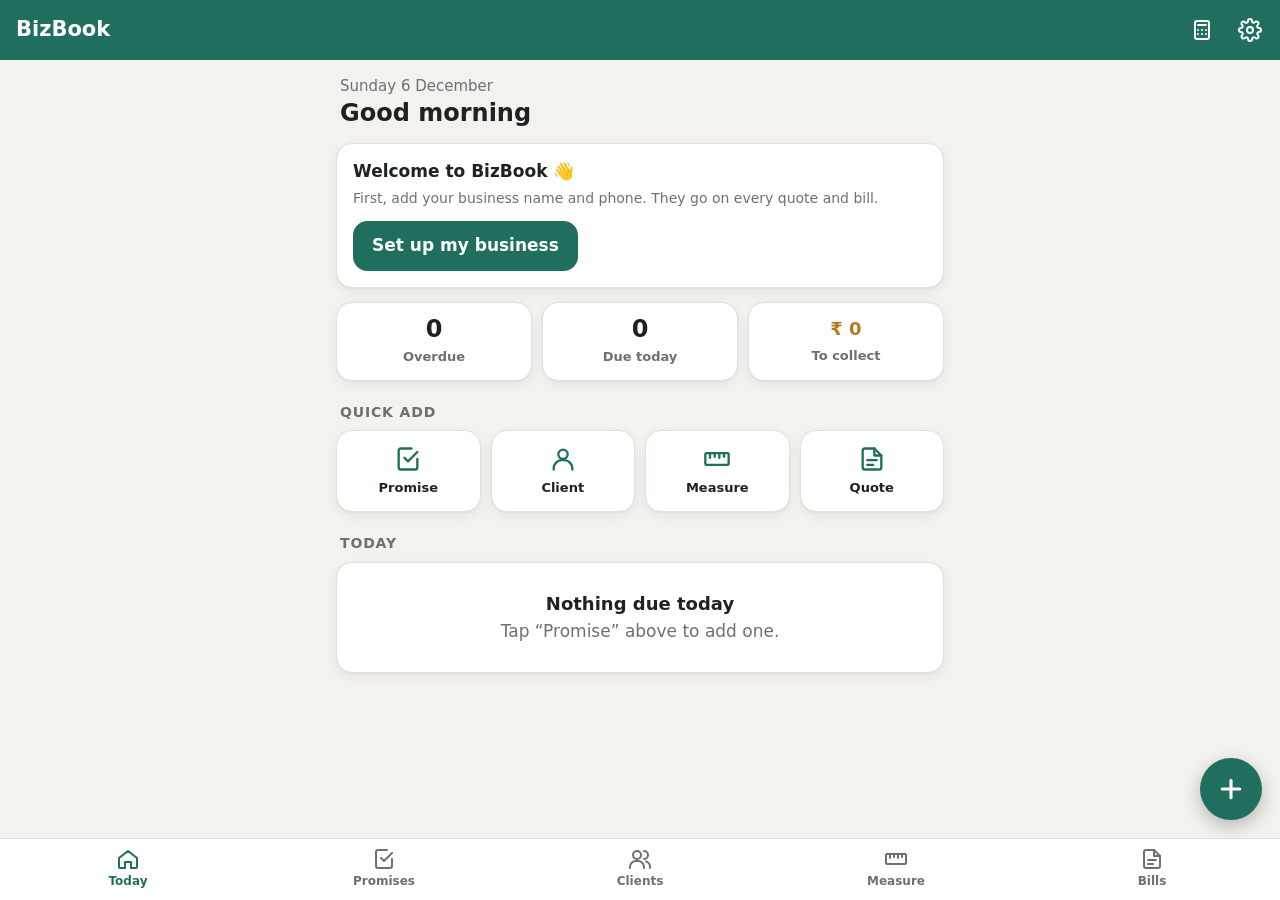
==== index.html @ a954b84d "First version of BizBook Promises with reminders, clients, site measurements, quotes/bills, and a ca" ====
<!doctype html>
<html lang="en">
<head>
  <meta charset="utf-8">
  <meta name="viewport" content="width=device-width, initial-scale=1, viewport-fit=cover">
  <title>BizBook</title>
  <meta name="description" content="Promises, clients, measurements, quotes and bills in one simple app.">
  <meta name="theme-color" content="#1f6f5c">
  <link rel="manifest" href="manifest.webmanifest">
  <link rel="icon" href="icons/icon.svg" type="image/svg+xml">
  <link rel="apple-touch-icon" href="icons/icon-192.png">
  <meta name="apple-mobile-web-app-capable" content="yes">
  <meta name="apple-mobile-web-app-title" content="BizBook">
  <link rel="stylesheet" href="styles.css">
</head>
<body>
  <header class="topbar no-print">
    <button class="icon-btn" id="backBtn" data-act="back" aria-label="Back" hidden>
      <svg viewBox="0 0 24 24"><path d="M15 5l-7 7 7 7"/></svg>
    </button>
    <h1 id="title">Today</h1>
    <a class="icon-btn" href="#/calc" aria-label="Calculator">
      <svg viewBox="0 0 24 24"><rect x="5" y="3" width="14" height="18" rx="2"/><path d="M8 7h8M8 12h.01M12 12h.01M16 12h.01M8 16h.01M12 16h.01M16 16h.01"/></svg>
    </a>
    <a class="icon-btn" href="#/settings" aria-label="Settings">
      <svg viewBox="0 0 24 24"><circle cx="12" cy="12" r="3"/><path d="M19.4 15a1.7 1.7 0 0 0 .3 1.8l.1.1a2 2 0 1 1-2.8 2.8l-.1-.1a1.7 1.7 0 0 0-1.8-.3 1.7 1.7 0 0 0-1 1.5V21a2 2 0 1 1-4 0v-.1a1.7 1.7 0 0 0-1.1-1.5 1.7 1.7 0 0 0-1.8.3l-.1.1a2 2 0 1 1-2.8-2.8l.1-.1a1.7 1.7 0 0 0 .3-1.8 1.7 1.7 0 0 0-1.5-1H3a2 2 0 1 1 0-4h.1a1.7 1.7 0 0 0 1.5-1.1 1.7 1.7 0 0 0-.3-1.8l-.1-.1a2 2 0 1 1 2.8-2.8l.1.1a1.7 1.7 0 0 0 1.8.3H9a1.7 1.7 0 0 0 1-1.5V3a2 2 0 1 1 4 0v.1a1.7 1.7 0 0 0 1 1.5 1.7 1.7 0 0 0 1.8-.3l.1-.1a2 2 0 1 1 2.8 2.8l-.1.1a1.7 1.7 0 0 0-.3 1.8V9a1.7 1.7 0 0 0 1.5 1H21a2 2 0 1 1 0 4h-.1a1.7 1.7 0 0 0-1.5 1z"/></svg>
    </a>
  </header>

  <main id="view"></main>

  <button class="fab no-print" id="fab" data-act="fab" aria-label="Add new">
    <svg viewBox="0 0 24 24"><path d="M12 5v14M5 12h14"/></svg>
  </button>

  <nav class="tabbar no-print">
    <a href="#/today" data-tab="today">
      <svg viewBox="0 0 24 24"><path d="M3 11l9-7 9 7v9a1 1 0 0 1-1 1h-5v-6H9v6H4a1 1 0 0 1-1-1z"/></svg><span>Today</span></a>
    <a href="#/promises" data-tab="promises">
      <svg viewBox="0 0 24 24"><path d="M9 11l3 3 8-8"/><path d="M20 12v7a2 2 0 0 1-2 2H6a2 2 0 0 1-2-2V5a2 2 0 0 1 2-2h9"/></svg><span>Promises</span></a>
    <a href="#/clients" data-tab="clients">
      <svg viewBox="0 0 24 24"><circle cx="9" cy="8" r="4"/><path d="M2 21v-1a6 6 0 0 1 6-6h2a6 6 0 0 1 6 6v1M16 4a4 4 0 0 1 0 8M22 21v-1a6 6 0 0 0-4-5.6"/></svg><span>Clients</span></a>
    <a href="#/measures" data-tab="measures">
      <svg viewBox="0 0 24 24"><rect x="2" y="7" width="20" height="10" rx="1"/><path d="M6 7v4M10 7v3M14 7v4M18 7v3"/></svg><span>Measure</span></a>
    <a href="#/docs" data-tab="docs">
      <svg viewBox="0 0 24 24"><path d="M14 3H6a2 2 0 0 0-2 2v14a2 2 0 0 0 2 2h12a2 2 0 0 0 2-2V9z"/><path d="M14 3v6h6M8 13h8M8 17h5"/></svg><span>Bills</span></a>
  </nav>

  <div class="sheet-backdrop" id="sheetBackdrop" data-act="closeSheet" hidden></div>
  <div class="sheet" id="sheet" role="dialog" aria-modal="true" hidden></div>
  <div class="toast" id="toast" hidden></div>

  <script src="app.js"></script>
</body>
</html>
---- styles.css ----
:root {
  --bg: #f4f2ee;
  --card: #ffffff;
  --ink: #1d2320;
  --muted: #6b726e;
  --line: #e3e0d9;
  --brand: #1f6f5c;
  --brand-ink: #ffffff;
  --brand-soft: #e1efe9;
  --warn: #c0392b;
  --warn-soft: #fbe6e3;
  --amber: #b7791f;
  --amber-soft: #fbf0dc;
  --ok: #2e7d4f;
  --radius: 16px;
  --shadow: 0 1px 2px rgba(0,0,0,.05), 0 4px 14px rgba(0,0,0,.05);
  color-scheme: light;
}
@media (prefers-color-scheme: dark) {
  :root {
    --bg: #121514;
    --card: #1c201e;
    --ink: #eef1ef;
    --muted: #9aa39e;
    --line: #2c322f;
    --brand: #3fae8f;
    --brand-ink: #08130f;
    --brand-soft: #1b322b;
    --warn: #ff7b6b;
    --warn-soft: #3a1f1c;
    --amber: #f0b45a;
    --amber-soft: #352a17;
    --ok: #5cc98a;
    --shadow: none;
    color-scheme: dark;
  }
}

* { box-sizing: border-box; -webkit-tap-highlight-color: transparent; }
[hidden] { display: none !important; }
html, body { margin: 0; }
body {
  background: var(--bg);
  color: var(--ink);
  font: 17px/1.4 system-ui, -apple-system, "Segoe UI", Roboto, sans-serif;
  padding-bottom: calc(84px + env(safe-area-inset-bottom));
}
svg { width: 24px; height: 24px; fill: none; stroke: currentColor; stroke-width: 2; stroke-linecap: round; stroke-linejoin: round; }
a { color: inherit; }
button, input, select, textarea { font: inherit; color: inherit; }

/* Top bar */
.topbar {
  position: sticky; top: 0; z-index: 10;
  display: flex; align-items: center; gap: 4px;
  padding: calc(8px + env(safe-area-inset-top)) 8px 8px 16px;
  background: var(--brand); color: var(--brand-ink);
}
.topbar h1 { flex: 1; margin: 0; font-size: 21px; font-weight: 700; white-space: nowrap; overflow: hidden; text-overflow: ellipsis; }
.icon-btn {
  display: grid; place-items: center; width: 44px; height: 44px;
  border: 0; border-radius: 12px; background: transparent; color: inherit; cursor: pointer; text-decoration: none;
}
.icon-btn:active { background: rgba(255,255,255,.18); }
#backBtn { margin-left: -10px; }

main { max-width: 640px; margin: 0 auto; padding: 16px; }

/* Bottom tabs */
.tabbar {
  position: fixed; left: 0; right: 0; bottom: 0; z-index: 10;
  display: grid; grid-template-columns: repeat(5, 1fr);
  background: var(--card); border-top: 1px solid var(--line);
  padding-bottom: env(safe-area-inset-bottom);
}
.tabbar a {
  display: flex; flex-direction: column; align-items: center; gap: 2px;
  padding: 8px 0 10px; font-size: 12px; font-weight: 600; color: var(--muted); text-decoration: none;
}
.tabbar a.active { color: var(--brand); }

.fab {
  position: fixed; right: 18px; bottom: calc(80px + env(safe-area-inset-bottom)); z-index: 11;
  width: 62px; height: 62px; border-radius: 50%; border: 0;
  background: var(--brand); color: var(--brand-ink);
  display: grid; place-items: center; box-shadow: 0 6px 18px rgba(0,0,0,.25); cursor: pointer;
}
.fab svg { width: 30px; height: 30px; stroke-width: 2.5; }
.fab[hidden] { display: none; }

/* Cards & lists */
.card { background: var(--card); border-radius: var(--radius); box-shadow: var(--shadow); border: 1px solid var(--line); padding: 16px; margin-bottom: 14px; }
.card.flush { padding: 0; overflow: hidden; }
h2.sec { font-size: 14px; text-transform: uppercase; letter-spacing: .06em; color: var(--muted); margin: 22px 4px 8px; display: flex; justify-content: space-between; align-items: center; }
h2.sec:first-child { margin-top: 4px; }
h2.sec .link { text-transform: none; letter-spacing: 0; color: var(--brand); font-size: 15px; font-weight: 600; background: none; border: 0; cursor: pointer; padding: 4px; }
.sec.red { color: var(--warn); }

.item {
  display: flex; align-items: center; gap: 12px; padding: 14px 16px;
  border-bottom: 1px solid var(--line); text-decoration: none; min-height: 64px;
}
.item:last-child { border-bottom: 0; }
.item .grow { flex: 1; min-width: 0; cursor: pointer; }
.item .t { font-weight: 600; overflow-wrap: anywhere; }
.item .s { color: var(--muted); font-size: 15px; margin-top: 2px; }
.item .r { text-align: right; font-weight: 700; white-space: nowrap; }
.item .r small { display: block; font-weight: 500; font-size: 13px; }
.item.done .t { text-decoration: line-through; color: var(--muted); }
.item.late .s { color: var(--warn); font-weight: 600; }

.check {
  flex: none; width: 34px; height: 34px; border-radius: 50%;
  border: 2.5px solid var(--brand); background: transparent; display: grid; place-items: center; cursor: pointer; padding: 0;
}
.check svg { width: 20px; height: 20px; stroke-width: 3; opacity: 0; color: var(--brand-ink); }
.item.done .check { background: var(--brand); }
.item.done .check svg { opacity: 1; }
.item.late .check { border-color: var(--warn); }

.avatar { flex: none; width: 44px; height: 44px; border-radius: 50%; background: var(--brand-soft); color: var(--brand); display: grid; place-items: center; font-weight: 800; font-size: 18px; }

.badge { display: inline-block; padding: 2px 10px; border-radius: 99px; font-size: 13px; font-weight: 700; background: var(--brand-soft); color: var(--brand); }
.badge.red { background: var(--warn-soft); color: var(--warn); }
.badge.amber { background: var(--amber-soft); color: var(--amber); }

.empty { text-align: center; color: var(--muted); padding: 28px 16px; }
.empty b { display: block; color: var(--ink); font-size: 18px; margin-bottom: 4px; }

/* Today */
.hello { font-size: 15px; color: var(--muted); margin: 0 4px 12px; }
.hello b { display: block; color: var(--ink); font-size: 24px; }
.stats { display: grid; grid-template-columns: repeat(3, 1fr); gap: 10px; margin-bottom: 6px; }
.stat { background: var(--card); border: 1px solid var(--line); border-radius: var(--radius); padding: 12px; text-align: center; text-decoration: none; box-shadow: var(--shadow); }
.stat b { display: block; font-size: 24px; line-height: 1.2; overflow-wrap: anywhere; }
.stat span { font-size: 13px; color: var(--muted); font-weight: 600; }
.stat.red b { color: var(--warn); }
.stat.amber b { color: var(--amber); font-size: 18px; padding: 3px 0; }
.quick { display: grid; grid-template-columns: repeat(4, 1fr); gap: 10px; }
.quick button {
  display: flex; flex-direction: column; align-items: center; gap: 6px;
  padding: 14px 4px; border: 1px solid var(--line); border-radius: var(--radius);
  background: var(--card); font-size: 13px; font-weight: 600; cursor: pointer; box-shadow: var(--shadow);
}
.quick svg { color: var(--brand); width: 28px; height: 28px; }

/* Buttons & forms */
.btn {
  display: inline-flex; align-items: center; justify-content: center; gap: 8px;
  min-height: 50px; padding: 0 18px; border-radius: 14px; border: 1px solid var(--line);
  background: var(--card); font-weight: 700; cursor: pointer; text-decoration: none;
}
.btn.primary { background: var(--brand); color: var(--brand-ink); border-color: var(--brand); }
.btn.danger { color: var(--warn); }
.btn.ghost { background: transparent; }
.btn.wa { background: #25d366; color: #06301a; border-color: #25d366; }
.btn svg { width: 20px; height: 20px; }
.row { display: flex; gap: 10px; flex-wrap: wrap; }
.row > * { flex: 1; }
.stack { display: grid; gap: 10px; }

label { display: block; font-size: 15px; font-weight: 600; color: var(--muted); margin-bottom: 14px; }
label > input, label > select, label > textarea { margin-top: 6px; }
input, select, textarea {
  width: 100%; min-height: 50px; padding: 10px 14px; border-radius: 12px;
  border: 1.5px solid var(--line); background: var(--bg); font-size: 18px; color: var(--ink);
}
textarea { min-height: 0; resize: vertical; }
input:focus, select:focus, textarea:focus { outline: none; border-color: var(--brand); }
.chips { display: flex; flex-wrap: wrap; gap: 8px; margin: -6px 0 14px; }
.chip { border: 1.5px solid var(--line); background: var(--card); border-radius: 99px; padding: 8px 14px; font-size: 15px; font-weight: 600; cursor: pointer; }
.chip.on { background: var(--brand); color: var(--brand-ink); border-color: var(--brand); }
.seg { display: flex; background: var(--line); border-radius: 12px; padding: 4px; gap: 4px; margin-bottom: 14px; }
.seg button { flex: 1; border: 0; background: transparent; padding: 10px; border-radius: 9px; font-weight: 700; color: var(--muted); cursor: pointer; }
.seg button.on { background: var(--card); color: var(--ink); box-shadow: var(--shadow); }
.hint { font-size: 14px; color: var(--muted); margin: -4px 4px 12px; }
.search { margin-bottom: 14px; }

/* Bottom sheet */
.sheet-backdrop { position: fixed; inset: 0; background: rgba(0,0,0,.4); z-index: 20; }
.sheet {
  position: fixed; left: 0; right: 0; bottom: 0; z-index: 21;
  max-width: 640px; margin: 0 auto; max-height: 92vh; overflow-y: auto;
  background: var(--card); border-radius: 22px 22px 0 0;
  padding: 10px 18px calc(18px + env(safe-area-inset-bottom));
  animation: up .2s ease-out;
}
.sheet::before { content: ""; display: block; width: 44px; height: 5px; border-radius: 3px; background: var(--line); margin: 0 auto 12px; }
.sheet h2 { margin: 0 0 16px; font-size: 22px; }
.sheet[hidden], .sheet-backdrop[hidden] { display: none; }
@keyframes up { from { transform: translateY(40px); opacity: 0; } }
.menu-list button { width: 100%; justify-content: flex-start; margin-bottom: 10px; }
.menu-list svg { color: var(--brand); }

.toast {
  position: fixed; left: 50%; bottom: calc(150px + env(safe-area-inset-bottom)); transform: translateX(-50%);
  background: var(--ink); color: var(--bg); padding: 12px 20px; border-radius: 12px; font-weight: 600; z-index: 30;
  max-width: calc(100% - 32px);
}
.toast[hidden] { display: none; }

/* Client header */
.client-head { display: flex; gap: 14px; align-items: center; margin-bottom: 14px; }
.client-head .avatar { width: 56px; height: 56px; font-size: 24px; }
.client-head h2 { margin: 0; font-size: 22px; }
.client-head p { margin: 2px 0 0; color: var(--muted); }

/* Measurement editor */
.room { padding: 12px; }
.room-head { display: flex; gap: 8px; align-items: center; margin-bottom: 8px; }
.room-head input { font-weight: 700; }
.mrow { display: grid; grid-template-columns: 1fr 1fr 64px 36px; gap: 6px; align-items: center; padding: 10px 0; border-top: 1px dashed var(--line); }
.mrow .name { grid-column: 1 / 4; }
.mrow input, .mrow select { min-height: 46px; padding: 8px 10px; font-size: 17px; }
.mrow .out { grid-column: 1 / 4; font-weight: 700; color: var(--brand); font-size: 15px; display: flex; justify-content: space-between; gap: 8px; }
.mrow .out select { width: auto; min-height: 36px; padding: 4px 8px; font-size: 14px; }
.mrow .x { border: 0; background: none; color: var(--muted); cursor: pointer; width: 36px; height: 46px; display: grid; place-items: center; padding: 0; }
.mrow .lbl { font-size: 12px; color: var(--muted); font-weight: 600; margin-bottom: -4px; }
.totals { display: grid; gap: 6px; }
.totals div { display: flex; justify-content: space-between; gap: 10px; }
.totals .big { font-size: 20px; font-weight: 800; border-top: 1px solid var(--line); padding-top: 8px; margin-top: 4px; }
.totals .bal { color: var(--warn); font-weight: 800; }

/* Quote editor */
.qrow { display: grid; grid-template-columns: 1fr 1fr 1fr 36px; gap: 6px; padding: 12px 0; border-top: 1px dashed var(--line); }
.qrow .desc { grid-column: 1 / 4; }
.qrow input { min-height: 46px; padding: 8px 10px; font-size: 17px; }
.qrow .amt { grid-column: 1 / 4; text-align: right; font-weight: 700; }
.qrow .x { border: 0; background: none; color: var(--muted); cursor: pointer; padding: 0; }
.mini { font-size: 12px; color: var(--muted); font-weight: 600; }
.inline { display: grid; grid-template-columns: 1fr 120px; gap: 10px; align-items: center; margin-bottom: 8px; }
.inline input { min-height: 44px; text-align: right; }

/* Calculator */
.calc-display { background: var(--card); border: 1px solid var(--line); border-radius: var(--radius); padding: 14px 16px; text-align: right; margin-bottom: 12px; min-height: 120px; display: flex; flex-direction: column; justify-content: flex-end; }
.calc-display .expr { font-size: 22px; color: var(--muted); overflow-wrap: anywhere; min-height: 30px; }
.calc-display .res { font-size: 44px; font-weight: 800; overflow-wrap: anywhere; line-height: 1.1; }
.keys { display: grid; grid-template-columns: repeat(4, 1fr); gap: 10px; }
.keys button { height: 66px; border-radius: 16px; border: 1px solid var(--line); background: var(--card); font-size: 26px; font-weight: 600; cursor: pointer; box-shadow: var(--shadow); }
.keys button.op { background: var(--brand-soft); color: var(--brand); font-weight: 800; }
.keys button.eq { background: var(--brand); color: var(--brand-ink); }
.keys button.fn { color: var(--warn); }
.keys button:active { transform: scale(.96); }

/* Printable document */
.doc { background: #fff; color: #111; border-radius: 6px; padding: 24px; box-shadow: var(--shadow); font-size: 15px; }
.doc .dh { display: flex; justify-content: space-between; gap: 16px; border-bottom: 3px solid #1f6f5c; padding-bottom: 12px; margin-bottom: 14px; }
.doc .biz { font-size: 22px; font-weight: 800; color: #1f6f5c; }
.doc .kind { font-size: 20px; font-weight: 800; letter-spacing: .08em; text-align: right; }
.doc .muted { color: #666; }
.doc table { width: 100%; border-collapse: collapse; margin: 14px 0; }
.doc th, .doc td { padding: 8px 6px; border-bottom: 1px solid #ddd; text-align: left; vertical-align: top; }
.doc th { background: #f1f5f3; font-size: 13px; text-transform: uppercase; }
.doc .num { text-align: right; white-space: nowrap; }
.doc .sum { margin-left: auto; width: min(100%, 280px); }
.doc .sum div { display: flex; justify-content: space-between; padding: 3px 0; }
.doc .sum .big { font-size: 18px; font-weight: 800; border-top: 2px solid #111; margin-top: 4px; padding-top: 6px; }
.doc .sign { margin-top: 40px; text-align: right; }
.doc .sign span { display: inline-block; border-top: 1px solid #111; padding-top: 4px; min-width: 180px; text-align: center; }
.doc-actions { margin-top: 14px; }

@media print {
  body { background: #fff; padding: 0; }
  .no-print, .doc-actions { display: none !important; }
  main { padding: 0; max-width: none; }
  .doc { box-shadow: none; padding: 0; }
}
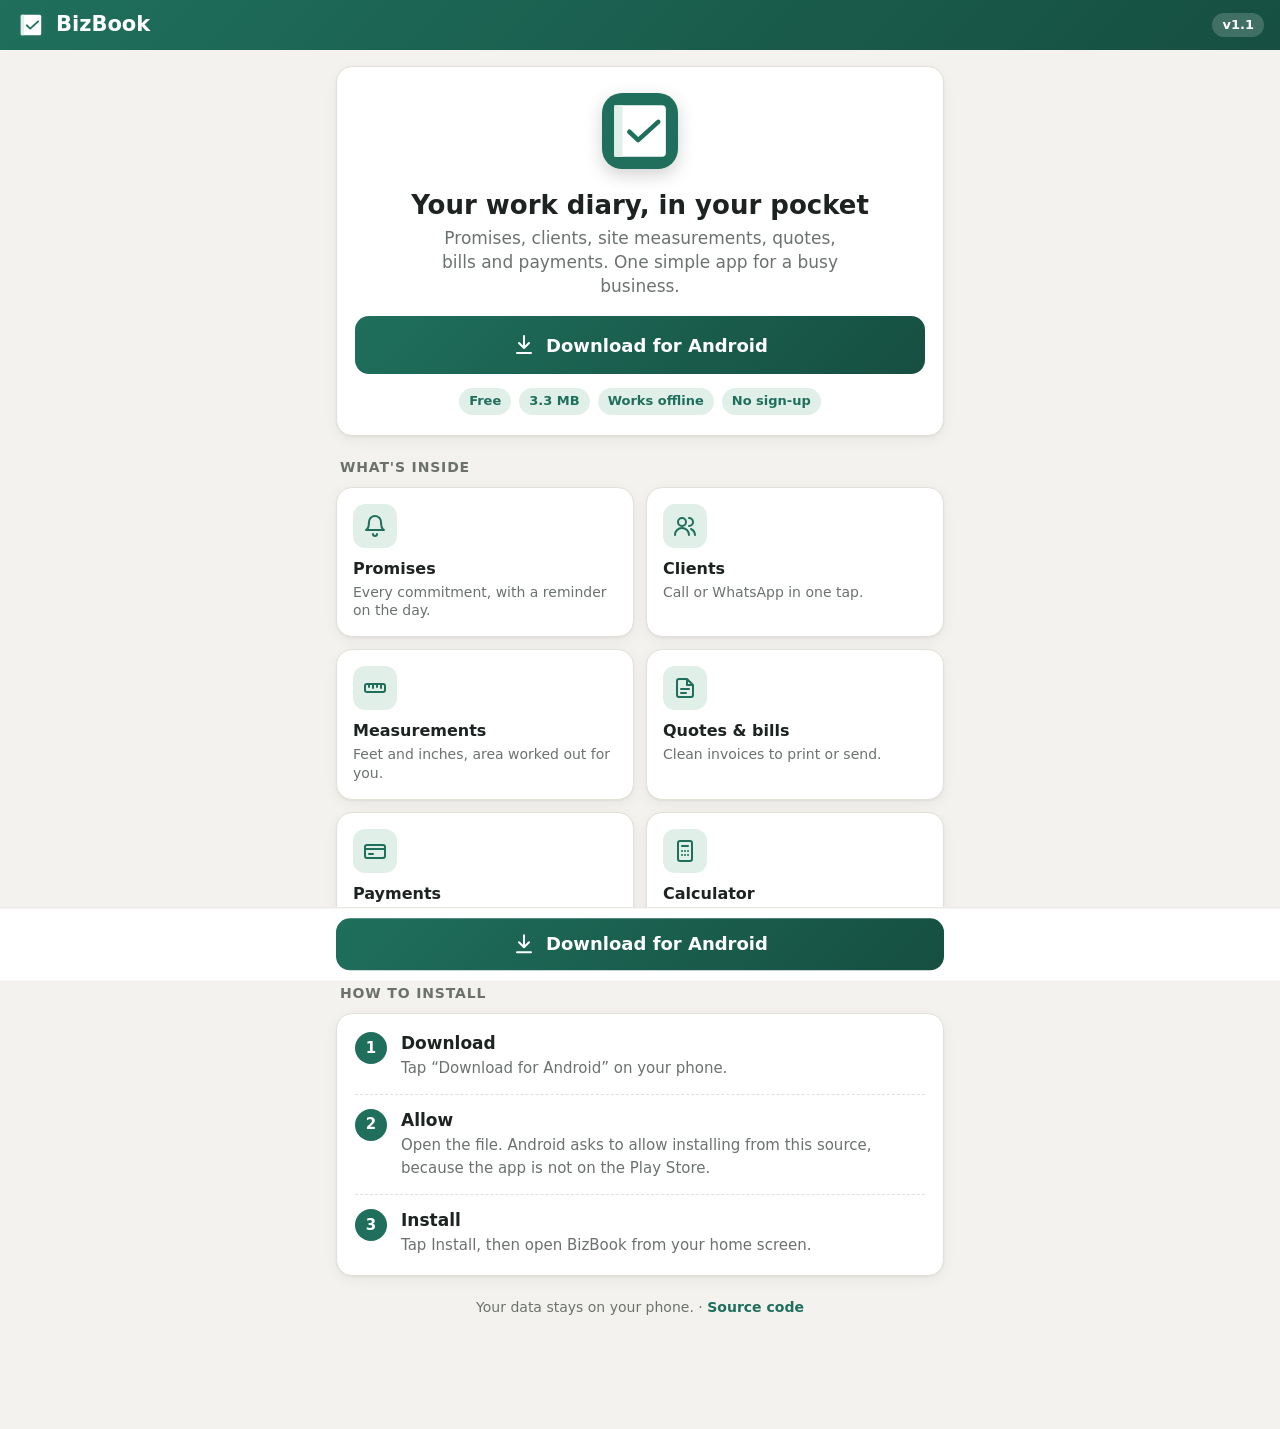
==== commit fc0566a7: "Make the download page the home page, styled like the app The web app moves to app/ and is no longer" ====
--- a/index.html
+++ b/index.html
@@ -3,53 +3,144 @@
 <head>
   <meta charset="utf-8">
   <meta name="viewport" content="width=device-width, initial-scale=1, viewport-fit=cover">
-  <title>BizBook</title>
-  <meta name="description" content="Promises, clients, measurements, quotes and bills in one simple app.">
+  <title>BizBook — Download for Android</title>
+  <meta name="description" content="BizBook for Android: promises with reminders, clients, site measurements, quotes, bills and payments in one simple app. Free, works offline.">
   <meta name="theme-color" content="#1f6f5c">
-  <link rel="manifest" href="manifest.webmanifest">
-  <link rel="icon" href="icons/icon.svg" type="image/svg+xml">
-  <link rel="apple-touch-icon" href="icons/icon-192.png">
-  <meta name="apple-mobile-web-app-capable" content="yes">
-  <meta name="apple-mobile-web-app-title" content="BizBook">
-  <link rel="stylesheet" href="styles.css">
+  <link rel="icon" href="app/icons/icon.svg" type="image/svg+xml">
+  <style>
+    :root {
+      --bg: #f4f2ee; --card: #ffffff; --ink: #1d2320; --muted: #6b726e; --line: #e3e0d9;
+      --brand: #1f6f5c; --brand-2: #164f41; --brand-ink: #ffffff; --brand-soft: #e1efe9;
+      --radius: 16px; --shadow: 0 1px 2px rgba(0,0,0,.05), 0 4px 14px rgba(0,0,0,.05);
+      --spot: 31,111,92; --ease: cubic-bezier(.22,1,.36,1); color-scheme: light;
+    }
+    @media (prefers-color-scheme: dark) {
+      :root {
+        --bg: #121514; --card: #1c201e; --ink: #eef1ef; --muted: #9aa39e; --line: #2c322f;
+        --brand: #3fae8f; --brand-2: #0e2e26; --brand-ink: #08130f; --brand-soft: #1b322b;
+        --shadow: none; --spot: 63,174,143; color-scheme: dark;
+      }
+    }
+    * { box-sizing: border-box; -webkit-tap-highlight-color: transparent; }
+    html, body { margin: 0; }
+    body { background: var(--bg); color: var(--ink); font: 17px/1.4 system-ui, -apple-system, "Segoe UI", Roboto, sans-serif; padding-bottom: calc(96px + env(safe-area-inset-bottom)); }
+    @media (prefers-reduced-motion: reduce) { *, *::before, *::after { animation-duration: .001ms !important; transition-duration: .001ms !important; } }
+    svg { width: 24px; height: 24px; fill: none; stroke: currentColor; stroke-width: 2; stroke-linecap: round; stroke-linejoin: round; flex: none; }
+    a { color: inherit; }
+
+    .topbar { position: sticky; top: 0; z-index: 10; display: flex; align-items: center; gap: 10px;
+      padding: calc(10px + env(safe-area-inset-top)) 16px 10px; background: linear-gradient(135deg, var(--brand), var(--brand-2)); color: var(--brand-ink); }
+    .topbar img { width: 30px; height: 30px; border-radius: 8px; }
+    .topbar h1 { flex: 1; margin: 0; font-size: 21px; font-weight: 700; }
+    .topbar span { font-size: 13px; font-weight: 600; padding: 3px 10px; border-radius: 99px; background: rgba(255,255,255,.18); }
+
+    main { max-width: 640px; margin: 0 auto; padding: 16px; }
+    main > * { animation: rise .5s var(--ease) both; animation-delay: calc(var(--i, 0) * 60ms); }
+    @keyframes rise { from { opacity: 0; transform: translateY(14px); } to { opacity: 1; transform: none; } }
+
+    .card { position: relative; overflow: hidden; background: var(--card); border: 1px solid var(--line); border-radius: var(--radius); padding: 18px; margin-bottom: 14px; box-shadow: var(--shadow); }
+    .card::after { content: ""; position: absolute; inset: 0; pointer-events: none; opacity: 0; transition: opacity .25s;
+      background: radial-gradient(260px circle at var(--mx, 50%) var(--my, 50%), rgba(var(--spot), .10), transparent 70%); }
+    .card:hover::after { opacity: 1; }
+
+    .hero { text-align: center; padding: 26px 18px 20px; }
+    .hero img { width: 76px; height: 76px; border-radius: 20px; box-shadow: 0 6px 18px rgba(0,0,0,.18); }
+    .hero h2 { margin: 14px 0 6px; font-size: 26px; line-height: 1.2; }
+    .hero p { margin: 0 auto 18px; max-width: 420px; color: var(--muted); }
+    .btn { position: relative; z-index: 1; display: flex; align-items: center; justify-content: center; gap: 10px; width: 100%; min-height: 58px; padding: 0 18px;
+      border: 0; border-radius: 14px; background: linear-gradient(135deg, var(--brand), var(--brand-2)); color: var(--brand-ink);
+      font-size: 18px; font-weight: 700; text-decoration: none; cursor: pointer; transition: transform .15s var(--ease); }
+    .btn:active { transform: scale(.97); }
+    .meta { display: flex; flex-wrap: wrap; justify-content: center; gap: 8px; margin-top: 14px; }
+    .badge { font-size: 13px; font-weight: 600; padding: 4px 10px; border-radius: 99px; background: var(--brand-soft); color: var(--brand); }
+
+    h3 { margin: 22px 4px 10px; font-size: 14px; font-weight: 700; letter-spacing: .06em; text-transform: uppercase; color: var(--muted); }
+    .grid { display: grid; grid-template-columns: 1fr 1fr; gap: 12px; margin-bottom: 14px; }
+    .grid .card { margin: 0; padding: 16px; }
+    .ico { display: grid; place-items: center; width: 44px; height: 44px; border-radius: 12px; background: var(--brand-soft); color: var(--brand); margin-bottom: 10px; }
+    .grid b { display: block; font-size: 16px; }
+    .grid small { display: block; margin-top: 2px; color: var(--muted); font-size: 14px; line-height: 1.35; }
+
+    .steps { padding: 4px 18px; }
+    .step { display: flex; gap: 14px; align-items: flex-start; padding: 14px 0; }
+    .step + .step { border-top: 1px dashed var(--line); }
+    .step i { flex: none; display: grid; place-items: center; width: 32px; height: 32px; border-radius: 50%; background: var(--brand); color: var(--brand-ink); font-style: normal; font-weight: 800; font-size: 15px; }
+    .step b { display: block; }
+    .step span { color: var(--muted); font-size: 15px; }
+
+    footer { text-align: center; color: var(--muted); font-size: 14px; padding: 8px 16px 0; }
+    footer a { color: var(--brand); font-weight: 600; text-decoration: none; }
+
+    .dock { position: fixed; left: 0; right: 0; bottom: 0; z-index: 10; background: var(--card); border-top: 1px solid var(--line);
+      padding: 10px 16px calc(10px + env(safe-area-inset-bottom)); transform: translateY(110%); transition: transform .3s var(--ease); }
+    .dock.show { transform: none; }
+    .dock .btn { max-width: 608px; margin: 0 auto; min-height: 52px; }
+  </style>
 </head>
 <body>
-  <header class="topbar no-print">
-    <button class="icon-btn" id="backBtn" data-act="back" aria-label="Back" hidden>
-      <svg viewBox="0 0 24 24"><path d="M15 5l-7 7 7 7"/></svg>
-    </button>
-    <h1 id="title">Today</h1>
-    <a class="icon-btn" href="#/calc" aria-label="Calculator">
-      <svg viewBox="0 0 24 24"><rect x="5" y="3" width="14" height="18" rx="2"/><path d="M8 7h8M8 12h.01M12 12h.01M16 12h.01M8 16h.01M12 16h.01M16 16h.01"/></svg>
-    </a>
-    <a class="icon-btn" href="#/settings" aria-label="Settings">
-      <svg viewBox="0 0 24 24"><circle cx="12" cy="12" r="3"/><path d="M19.4 15a1.7 1.7 0 0 0 .3 1.8l.1.1a2 2 0 1 1-2.8 2.8l-.1-.1a1.7 1.7 0 0 0-1.8-.3 1.7 1.7 0 0 0-1 1.5V21a2 2 0 1 1-4 0v-.1a1.7 1.7 0 0 0-1.1-1.5 1.7 1.7 0 0 0-1.8.3l-.1.1a2 2 0 1 1-2.8-2.8l.1-.1a1.7 1.7 0 0 0 .3-1.8 1.7 1.7 0 0 0-1.5-1H3a2 2 0 1 1 0-4h.1a1.7 1.7 0 0 0 1.5-1.1 1.7 1.7 0 0 0-.3-1.8l-.1-.1a2 2 0 1 1 2.8-2.8l.1.1a1.7 1.7 0 0 0 1.8.3H9a1.7 1.7 0 0 0 1-1.5V3a2 2 0 1 1 4 0v.1a1.7 1.7 0 0 0 1 1.5 1.7 1.7 0 0 0 1.8-.3l.1-.1a2 2 0 1 1 2.8 2.8l-.1.1a1.7 1.7 0 0 0-.3 1.8V9a1.7 1.7 0 0 0 1.5 1H21a2 2 0 1 1 0 4h-.1a1.7 1.7 0 0 0-1.5 1z"/></svg>
-    </a>
+  <header class="topbar">
+    <img src="app/icons/icon.svg" alt="">
+    <h1>BizBook</h1>
+    <span>v1.1</span>
   </header>
 
-  <main id="view"></main>
+  <main>
+    <section class="card hero" style="--i:0">
+      <img src="app/icons/icon.svg" alt="BizBook icon">
+      <h2>Your work diary, in your pocket</h2>
+      <p>Promises, clients, site measurements, quotes, bills and payments. One simple app for a busy business.</p>
+      <a class="btn" id="dl" href="https://github.com/Ibsuhaib/bizbook-apk/releases/download/v1.1.0/BizBook.apk">
+        <svg viewBox="0 0 24 24"><path d="M12 3v12M7 10l5 5 5-5M5 20h14"/></svg>
+        Download for Android
+      </a>
+      <div class="meta"><span class="badge">Free</span><span class="badge">3.3 MB</span><span class="badge">Works offline</span><span class="badge">No sign-up</span></div>
+    </section>
 
-  <button class="fab no-print" id="fab" data-act="fab" aria-label="Add new">
-    <svg viewBox="0 0 24 24"><path d="M12 5v14M5 12h14"/></svg>
-  </button>
+    <h3 style="--i:1">What's inside</h3>
+    <div class="grid" style="--i:2">
+      <div class="card"><div class="ico"><svg viewBox="0 0 24 24"><path d="M6 8a6 6 0 0 1 12 0c0 7 3 8 3 8H3s3-1 3-8M10 20a2 2 0 0 0 4 0"/></svg></div><b>Promises</b><small>Every commitment, with a reminder on the day.</small></div>
+      <div class="card"><div class="ico"><svg viewBox="0 0 24 24"><circle cx="9" cy="8" r="4"/><path d="M2 21a7 7 0 0 1 14 0M16 4a4 4 0 0 1 0 8M22 21a7 7 0 0 0-4-6"/></svg></div><b>Clients</b><small>Call or WhatsApp in one tap.</small></div>
+      <div class="card"><div class="ico"><svg viewBox="0 0 24 24"><rect x="2" y="8" width="20" height="8" rx="2"/><path d="M6 8v3M10 8v4M14 8v3M18 8v4"/></svg></div><b>Measurements</b><small>Feet and inches, area worked out for you.</small></div>
+      <div class="card"><div class="ico"><svg viewBox="0 0 24 24"><path d="M14 3H6a2 2 0 0 0-2 2v14a2 2 0 0 0 2 2h12a2 2 0 0 0 2-2V9zM14 3v6h6M8 13h8M8 17h5"/></svg></div><b>Quotes &amp; bills</b><small>Clean invoices to print or send.</small></div>
+      <div class="card"><div class="ico"><svg viewBox="0 0 24 24"><rect x="2" y="6" width="20" height="13" rx="2"/><path d="M2 10h20M6 15h4"/></svg></div><b>Payments</b><small>Advance, part payments and balance due.</small></div>
+      <div class="card"><div class="ico"><svg viewBox="0 0 24 24"><rect x="5" y="2" width="14" height="20" rx="2"/><path d="M9 7h6M9 12h.01M12 12h.01M15 12h.01M9 16h.01M12 16h.01M15 16h.01"/></svg></div><b>Calculator</b><small>Always one tap away, with area and circle.</small></div>
+    </div>
 
-  <nav class="tabbar no-print">
-    <a href="#/today" data-tab="today">
-      <svg viewBox="0 0 24 24"><path d="M3 11l9-7 9 7v9a1 1 0 0 1-1 1h-5v-6H9v6H4a1 1 0 0 1-1-1z"/></svg><span>Today</span></a>
-    <a href="#/promises" data-tab="promises">
-      <svg viewBox="0 0 24 24"><path d="M9 11l3 3 8-8"/><path d="M20 12v7a2 2 0 0 1-2 2H6a2 2 0 0 1-2-2V5a2 2 0 0 1 2-2h9"/></svg><span>Promises</span></a>
-    <a href="#/clients" data-tab="clients">
-      <svg viewBox="0 0 24 24"><circle cx="9" cy="8" r="4"/><path d="M2 21v-1a6 6 0 0 1 6-6h2a6 6 0 0 1 6 6v1M16 4a4 4 0 0 1 0 8M22 21v-1a6 6 0 0 0-4-5.6"/></svg><span>Clients</span></a>
-    <a href="#/measures" data-tab="measures">
-      <svg viewBox="0 0 24 24"><rect x="2" y="7" width="20" height="10" rx="1"/><path d="M6 7v4M10 7v3M14 7v4M18 7v3"/></svg><span>Measure</span></a>
-    <a href="#/docs" data-tab="docs">
-      <svg viewBox="0 0 24 24"><path d="M14 3H6a2 2 0 0 0-2 2v14a2 2 0 0 0 2 2h12a2 2 0 0 0 2-2V9z"/><path d="M14 3v6h6M8 13h8M8 17h5"/></svg><span>Bills</span></a>
-  </nav>
+    <h3 style="--i:3">How to install</h3>
+    <section class="card steps" style="--i:4">
+      <div class="step"><i>1</i><div><b>Download</b><span>Tap “Download for Android” on your phone.</span></div></div>
+      <div class="step"><i>2</i><div><b>Allow</b><span>Open the file. Android asks to allow installing from this source, because the app is not on the Play Store.</span></div></div>
+      <div class="step"><i>3</i><div><b>Install</b><span>Tap Install, then open BizBook from your home screen.</span></div></div>
+    </section>
 
-  <div class="sheet-backdrop" id="sheetBackdrop" data-act="closeSheet" hidden></div>
-  <div class="sheet" id="sheet" role="dialog" aria-modal="true" hidden></div>
-  <div class="toast" id="toast" hidden></div>
+    <footer style="--i:5">Your data stays on your phone. · <a href="https://github.com/Ibsuhaib/bizbook-apk">Source code</a></footer>
+  </main>
 
-  <script src="app.js"></script>
+  <div class="dock" id="dock">
+    <a class="btn" href="https://github.com/Ibsuhaib/bizbook-apk/releases/download/v1.1.0/BizBook.apk">
+      <svg viewBox="0 0 24 24"><path d="M12 3v12M7 10l5 5 5-5M5 20h14"/></svg>
+      Download for Android
+    </a>
+  </div>
+
+  <script>
+    // Spotlight follows the pointer over cards, as in the app.
+    document.addEventListener('pointermove', (e) => {
+      const c = e.target.closest && e.target.closest('.card');
+      if (!c) return;
+      const r = c.getBoundingClientRect();
+      c.style.setProperty('--mx', (e.clientX - r.left) + 'px');
+      c.style.setProperty('--my', (e.clientY - r.top) + 'px');
+    });
+    // Bottom download bar appears once the main button scrolls away.
+    if ('IntersectionObserver' in window) {
+      new IntersectionObserver(([en]) => document.getElementById('dock').classList.toggle('show', !en.isIntersecting))
+        .observe(document.getElementById('dl'));
+    }
+    // This address used to host the web app: remove its old offline copy.
+    if ('serviceWorker' in navigator) {
+      navigator.serviceWorker.getRegistrations().then((rs) => rs.forEach((r) => { if (new URL(r.scope).pathname === '/') r.unregister(); })).catch(() => {});
+    }
+  </script>
 </body>
 </html>
